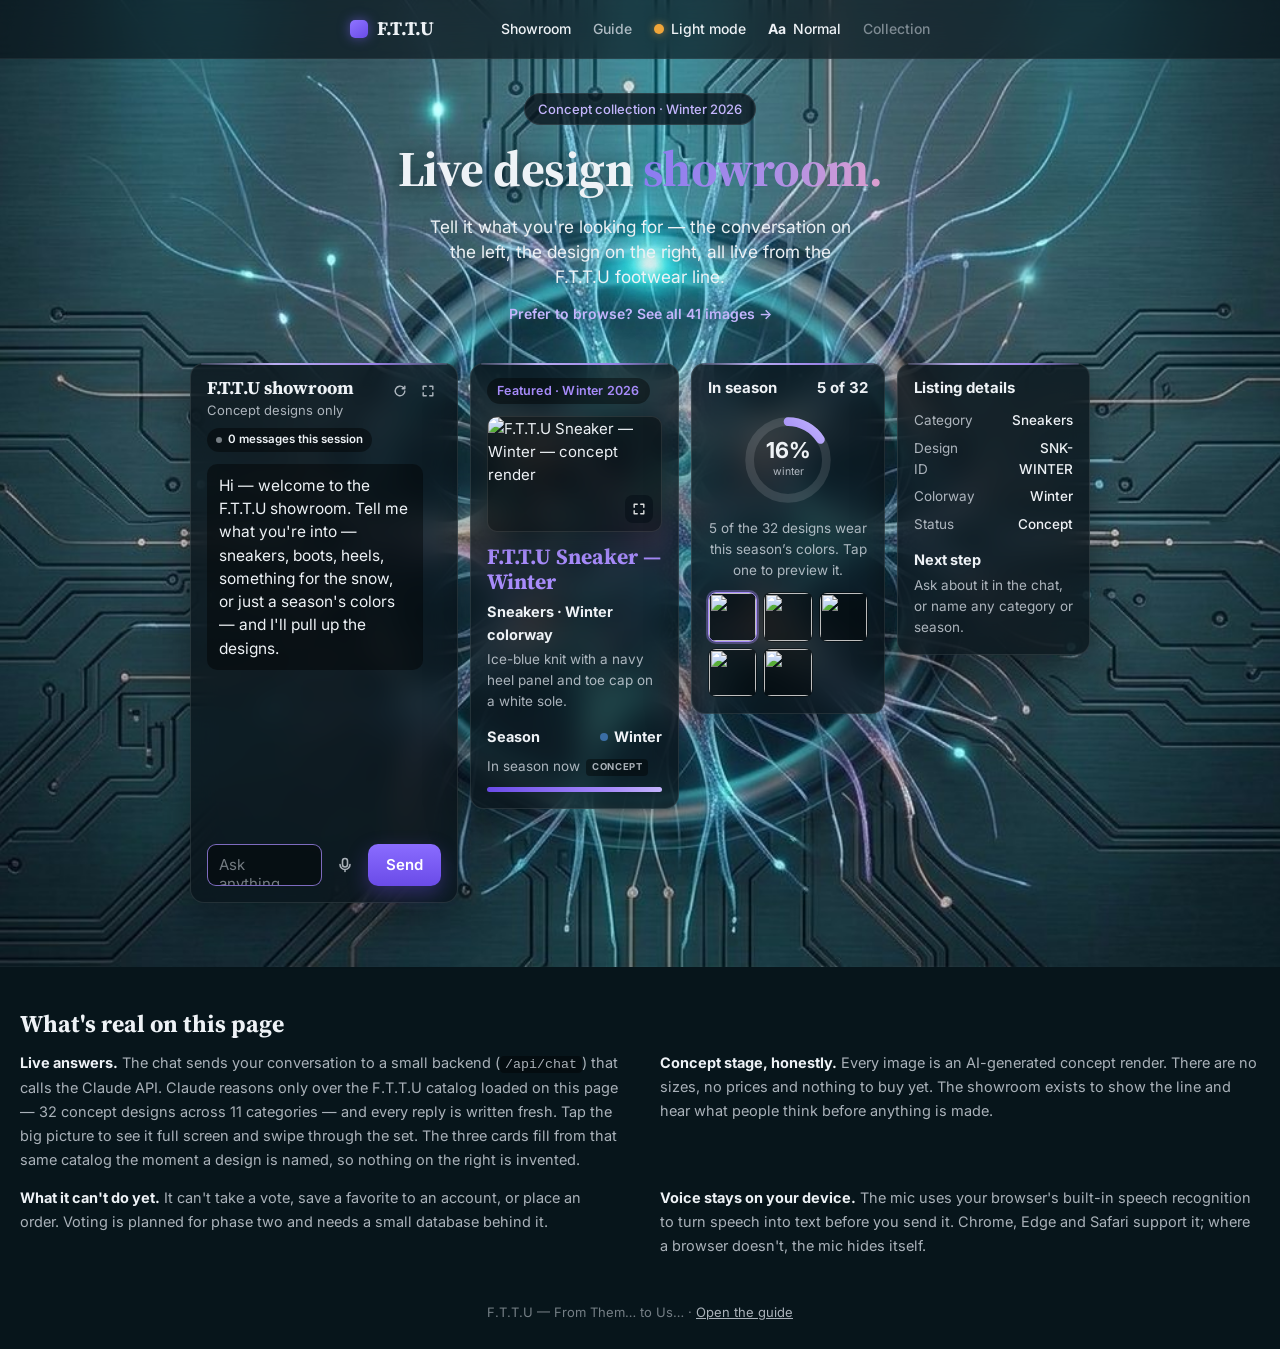
==== index.html @ 917a5d87 "Initial commit" ====
<!DOCTYPE html>
<html lang="en" data-theme="dark" data-default-theme="dark">
<head>
<meta charset="UTF-8">
<meta name="viewport" content="width=device-width, initial-scale=1, viewport-fit=cover">
<title>F.T.T.U Footwear — Live Design Showroom</title>
<meta name="description" content="Tell the F.T.T.U showroom what you're looking for and it pulls up the matching concept designs — sneakers, boots, sandals, heels and more, in every seasonal colorway.">
<link rel="preconnect" href="https://fonts.googleapis.com">
<link rel="preconnect" href="https://fonts.gstatic.com" crossorigin>
<link rel="preconnect" href="https://mlgmigguhljsiopctkkj.supabase.co" crossorigin>
<link href="https://fonts.googleapis.com/css2?family=Source+Serif+4:opsz,wght@8..60,600;8..60,700&family=Inter:wght@400;500;600;700&display=swap" rel="stylesheet">
<link rel="stylesheet" href="css/engine.css">
<link rel="stylesheet" href="css/lightbox.css">
<script>try{var t=localStorage.getItem('fttu-theme');if(t==='light'||t==='dark')document.documentElement.setAttribute('data-theme',t);}catch(e){}</script>
</head>
<body>

<div class="stage">
  <header class="topbar">
    <nav class="nav" aria-label="Main">
      <a class="brand" href="index.html"><span class="brand-mark" aria-hidden="true"></span>F.T.T.U</a>
      <div class="nav-links">
        <a href="index.html" aria-current="page">Showroom</a>
        <a href="guide.html">Guide</a>
        <button class="pill-btn js-theme" type="button"><span class="sun" aria-hidden="true"></span><span class="js-theme-label">Light mode</span></button>
        <button class="pill-btn js-size" type="button" aria-label="Text size: Normal"><span class="aa">Aa</span> <span class="js-size-label">Normal</span></button>
        <a class="dim" href="guide.html#collection">Collection</a>
      </div>
      <button class="burger" id="burger" type="button" aria-label="Open menu" aria-expanded="false" aria-controls="menu"><span></span></button>
    </nav>
    <div class="menu" id="menu">
      <a href="index.html" aria-current="page">Showroom</a>
      <a href="guide.html">Guide</a>
      <a href="guide.html#collection">Full collection</a>
      <div class="menu-controls">
        <button class="pill-btn js-theme" type="button"><span class="sun" aria-hidden="true"></span><span class="js-theme-label">Light mode</span></button>
        <button class="pill-btn js-size" type="button" aria-label="Text size: Normal"><span class="aa">Aa</span> <span class="js-size-label">Normal</span></button>
      </div>
    </div>
  </header>

  <section class="hero">
    <span class="hero-tag" id="heroTag">Concept collection</span>
    <h1>Live design <span class="grad">showroom.</span></h1>
    <p>Tell it what you're looking for — the conversation on the left, the design on the right, all live from the F.T.T.U footwear line.</p>
    <a class="hero-link" href="guide.html#lookbook">Prefer to browse? See all 41 images &rarr;</a>
  </section>

  <section class="board" aria-label="Showroom">
    <div class="card chat" id="chat">
      <div class="chat-head">
        <h2>F.T.T.U showroom</h2>
        <p class="sub">Concept designs only</p>
        <span class="count-chip" id="countChip"><span class="dot"></span><span id="countLabel">0 messages this session</span></span>
        <div class="head-icons">
          <button class="icon" id="resetBtn" type="button" title="Start over" aria-label="Start over">
            <svg viewBox="0 0 16 16" fill="none" stroke="currentColor" stroke-width="1.6" stroke-linecap="round" stroke-linejoin="round"><path d="M13.5 8a5.5 5.5 0 1 1-1.6-3.9"/><path d="M13.5 2.5v3h-3"/></svg>
          </button>
          <button class="icon" id="expandBtn" type="button" title="Expand chat" aria-label="Expand chat" aria-pressed="false">
            <svg class="ico-expand" viewBox="0 0 16 16" fill="none" stroke="currentColor" stroke-width="1.6" stroke-linecap="round" stroke-linejoin="round"><path d="M2.5 6V2.5H6M10 2.5h3.5V6M13.5 10v3.5H10M6 13.5H2.5V10"/></svg>
            <svg class="ico-collapse" viewBox="0 0 16 16" fill="none" stroke="currentColor" stroke-width="1.6" stroke-linecap="round" stroke-linejoin="round"><path d="M6 2.5V6H2.5M13.5 6H10V2.5M10 13.5V10h3.5M2.5 10H6v3.5"/></svg>
          </button>
        </div>
      </div>
      <div class="messages" id="messages" aria-live="polite"></div>
      <div class="composer">
        <label for="chatInput" style="position:absolute;width:1px;height:1px;overflow:hidden;clip:rect(0 0 0 0);">Your message</label>
        <textarea id="chatInput" rows="1" placeholder="Ask anything…"></textarea>
        <button class="mic" id="micBtn" type="button" title="Speak instead" aria-label="Speak instead">
          <svg viewBox="0 0 16 16" fill="none" stroke="currentColor" stroke-width="1.6" stroke-linecap="round"><rect x="5.5" y="1.5" width="5" height="8.5" rx="2.5"/><path d="M3 7.5a5 5 0 0 0 10 0M8 12.5v2"/></svg>
        </button>
        <button class="send" id="sendBtn" type="button">Send</button>
      </div>
      <p class="voice-note" id="voiceNote" hidden></p>
    </div>

    <div class="card result" id="matchCard">
      <span class="match-tag" id="matchTag">Featured</span>
      <div class="shot zoomable" id="matchShot" role="button" tabindex="0" aria-label="View this design full screen"><img id="matchImg" alt="" width="1264" height="848" decoding="async"></div>
      <div class="match-name" id="matchName">—</div>
      <div class="block-title" id="matchWhere">—</div>
      <p class="block-text" id="matchNotes"></p>
      <div class="divider">
        <div class="card-row"><span class="block-title">Season</span><span class="block-title" id="detailValue">—</span></div>
        <div class="line-item"><span id="detailLine"></span></div>
        <div class="gauge"></div>
      </div>
    </div>

    <div class="card result">
      <div class="card-row"><h3 class="mini-h" id="shortTitle">In season</h3><h3 class="mini-h" id="shortValue">—</h3></div>
      <div class="donut-wrap">
        <div class="donut" role="img" id="donut" aria-label="">
          <svg viewBox="0 0 100 100" aria-hidden="true">
            <defs><linearGradient id="arcGrad" x1="0" y1="0" x2="1" y2="1"><stop offset="0" stop-color="#6a4be8"/><stop offset="1" stop-color="#c4b5fd"/></linearGradient></defs>
            <circle class="track" cx="50" cy="50" r="40" fill="none" stroke-width="9"/>
            <circle class="arc" id="arc" cx="50" cy="50" r="40" fill="none" stroke="url(#arcGrad)" stroke-width="9" stroke-linecap="round" stroke-dasharray="251.33" stroke-dashoffset="251.33"/>
          </svg>
          <div class="center"><span class="pct" id="pct">0%</span><span class="lbl" id="pctLabel"></span></div>
        </div>
      </div>
      <p class="center-text" id="shortText"></p>
      <div class="thumbs" id="thumbs" role="group" aria-label="Designs in this shortlist"></div>
    </div>

    <div class="card result">
      <h3 class="mini-h">Listing details</h3>
      <ul class="terms">
        <li><span>Category</span><span id="tCategory">—</span></li>
        <li><span>Design ID</span><span id="tId">—</span></li>
        <li><span>Colorway</span><span id="tColorway">—</span></li>
        <li><span>Status</span><span>Concept</span></li>
      </ul>
      <div class="next">
        <div class="block-title">Next step</div>
        <p class="block-text" id="nextText"></p>
      </div>
    </div>
  </section>
</div>

<section class="notes" aria-labelledby="notesTitle">
  <div class="notes-inner">
    <h2 id="notesTitle">What's real on this page</h2>
    <p><strong>Live answers.</strong> The chat sends your conversation to a small backend (<code>/api/chat</code>) that calls the Claude API. Claude reasons only over the F.T.T.U catalog loaded on this page — 32 concept designs across 11 categories — and every reply is written fresh. Tap the big picture to see it full screen and swipe through the set. The three cards fill from that same catalog the moment a design is named, so nothing on the right is invented.</p>
    <p><strong>Concept stage, honestly.</strong> Every image is an AI-generated concept render. There are no sizes, no prices and nothing to buy yet. The showroom exists to show the line and hear what people think before anything is made.</p>
    <p><strong>What it can't do yet.</strong> It can't take a vote, save a favorite to an account, or place an order. Voting is planned for phase two and needs a small database behind it.</p>
    <p><strong>Voice stays on your device.</strong> The mic uses your browser's built-in speech recognition to turn speech into text before you send it. Chrome, Edge and Safari support it; where a browser doesn't, the mic hides itself.</p>
  </div>
</section>

<footer>F.T.T.U — From Them… to Us… · <a href="guide.html">Open the guide</a></footer>

<script>
/* Page controls — theme toggle, text size, phone menu.
   Inline on purpose: they keep working even if a page is opened on its own. */
(function(){
  var root=document.documentElement, KEY='fttu-theme', def=root.getAttribute('data-default-theme')||'light';
  function saved(){ try{ return localStorage.getItem(KEY); }catch(e){ return null; } }
  function apply(t){
    root.setAttribute('data-theme',t);
    var labels=document.querySelectorAll('.js-theme-label');
    for(var i=0;i<labels.length;i++) labels[i].textContent = t==='dark' ? 'Light mode' : 'Dark mode';
    var b=document.querySelectorAll('.js-theme');
    for(var j=0;j<b.length;j++) b[j].setAttribute('aria-pressed', String(t==='dark'));
  }
  var s=saved(); apply(s==='light'||s==='dark' ? s : def);
  document.addEventListener('click',function(e){
    var t=e.target.closest && e.target.closest('.js-theme');
    if(t){ var next=root.getAttribute('data-theme')==='dark'?'light':'dark'; apply(next); try{ localStorage.setItem(KEY,next); }catch(err){} return; }
    var z=e.target.closest && e.target.closest('.js-size');
    if(z){
      var steps=[['','Normal'],['fs-lg','Large'],['fs-xl','Larger'],['fs-sm','Small']];
      var cur=root.getAttribute('data-size-step')|0, n=(cur+1)%steps.length;
      root.classList.remove('fs-sm','fs-lg','fs-xl'); if(steps[n][0]) root.classList.add(steps[n][0]);
      root.setAttribute('data-size-step',n);
      var l=document.querySelectorAll('.js-size-label'); for(var k=0;k<l.length;k++) l[k].textContent=steps[n][1];
      var zb=document.querySelectorAll('.js-size'); for(var m=0;m<zb.length;m++) zb[m].setAttribute('aria-label','Text size: '+steps[n][1]);
      return;
    }
    var bg=e.target.closest && e.target.closest('#burger'), menu=document.getElementById('menu');
    if(bg && menu){ var o=!menu.classList.contains('open'); menu.classList.toggle('open',o); bg.setAttribute('aria-expanded',String(o)); bg.setAttribute('aria-label',o?'Close menu':'Open menu'); return; }
    if(menu && menu.classList.contains('open') && e.target.closest && e.target.closest('#menu a')){ menu.classList.remove('open'); var bb=document.getElementById('burger'); if(bb) bb.setAttribute('aria-expanded','false'); }
  });
})();
</script>
<script>
/* If the page was opened by itself (for example straight out of the zip), say so plainly instead of showing empty boxes. */
window.addEventListener('load',function(){
  if(window.FTTU) return;
  var n=document.createElement('div'); n.setAttribute('role','alert');
  n.style.cssText='position:relative;z-index:100;margin:0;padding:14px 18px;background:#fff4d6;color:#3a2a00;border-bottom:2px solid #e0a51d;font:15px/1.5 system-ui,-apple-system,Segoe UI,Roboto,Arial,sans-serif;text-align:center;';
  n.innerHTML='<strong>This page opened without the rest of its folder.</strong> Right-click the zip, choose <em>Extract All</em>, then open <em>index.html</em> from inside the extracted <em>fttu-footwear</em> folder. The pictures, carousel and showroom all load from the files next to it.';
  document.body.insertBefore(n,document.body.firstChild);
});
</script>
<script src="js/catalog.js"></script>
<script src="js/lightbox.js"></script>
<script src="js/engine.js"></script>
</body>
</html>
---- css/engine.css ----
:root{
    --violet:#7c5cf5; --violet-deep:#6a4be8; --lav:#a78bfa; --lav-soft:#c4b5fd; --lilac:#dea0cf;
    --warm-dot:#f0a53a;
    --fs:1;
    --serif:'Source Serif 4', Georgia, 'Times New Roman', serif;
    --sans:'Inter', system-ui, -apple-system, 'Segoe UI', Roboto, Arial, sans-serif;

    /* dark (default, matches the reference) */
    --page:#07151b;
    --text:#eef2f6; --text-soft:rgba(226,232,240,0.74); --text-dim:rgba(226,232,240,0.5);
    --bar:rgba(6,16,21,0.62); --bar-line:rgba(255,255,255,0.06);
    --card:rgba(9,19,26,0.76); --card-solid:#0b1a21; --card-line:rgba(255,255,255,0.10);
    --well:rgba(0,0,0,0.42); --chip:rgba(10,20,27,0.78);
    --value:var(--lav); --scrim:transparent;
    --hero-shadow:0 2px 18px rgba(0,0,0,0.55);
  }
  html[data-theme="light"]{
    --page:#eef5f7;
    --text:#0e1d24; --text-soft:rgba(14,29,36,0.72); --text-dim:rgba(14,29,36,0.5);
    --bar:rgba(247,251,252,0.78); --bar-line:rgba(14,29,36,0.08);
    --card:rgba(255,255,255,0.84); --card-solid:#ffffff; --card-line:rgba(14,29,36,0.10);
    --well:rgba(14,29,36,0.06); --chip:rgba(255,255,255,0.86);
    --value:#6a4be8; --scrim:rgba(236,245,248,0.62);
    --hero-shadow:0 1px 12px rgba(255,255,255,0.6);
  }
  html.fs-sm{--fs:0.9;} html.fs-lg{--fs:1.12;} html.fs-xl{--fs:1.25;}

  *,*::before,*::after{box-sizing:border-box;}
  html{-webkit-text-size-adjust:100%; scroll-padding-top:env(safe-area-inset-top,0px);}
  body{
    margin:0; background:var(--page); color:var(--text); font-family:var(--sans);
    font-size:calc(15px * var(--fs)); line-height:1.55; overflow-x:hidden;
  }
  h1,h2,h3{font-family:var(--serif); font-weight:700; margin:0; line-height:1.1;}
  p{margin:0;}
  a{color:inherit;}
  button{font:inherit; color:inherit;}
  :focus-visible{outline:2px solid var(--lav); outline-offset:2px; border-radius:6px;}

  /* ───────── stage: the real background image, full bleed ───────── */
  .stage{
    position:relative; min-height:100vh; min-height:100svh;
    background-color:#0c2a31;
    background-image:url('../assets/engine-bg.jpg'); background-size:cover; background-position:center 38%; background-repeat:no-repeat;
    padding-bottom:64px;
  }
  .stage::before{content:""; position:absolute; inset:0; background:var(--scrim); pointer-events:none; transition:background .3s ease;}
  .stage > *{position:relative;}

  /* ───────── top bar ───────── */
  .topbar{
    position:sticky; top:0; z-index:40;
    background:var(--bar); border-bottom:1px solid var(--bar-line);
    padding-top:env(safe-area-inset-top,0px);
  }
  @supports ((-webkit-backdrop-filter:blur(1px)) or (backdrop-filter:blur(1px))){
    .topbar{-webkit-backdrop-filter:blur(12px); backdrop-filter:blur(12px);}
  }
  .nav{
    display:flex; align-items:center; justify-content:space-between; gap:12px;
    padding:12px 16px; width:100%; max-width:640px; margin:0 auto;
  }
  .brand{display:inline-flex; align-items:center; gap:9px; text-decoration:none; font-family:var(--serif); font-weight:700; font-size:calc(19px * var(--fs)); letter-spacing:0.2px; white-space:nowrap;}
  .brand-mark{width:18px; height:18px; border-radius:5px; background:linear-gradient(145deg,#8f74ff,var(--violet-deep)); box-shadow:0 0 12px rgba(124,92,245,0.55); flex-shrink:0;}
  .nav-links{display:none; align-items:center; gap:22px; font-size:calc(14px * var(--fs)); font-weight:500;}
  .nav-links a{text-decoration:none; color:var(--text-soft);}
  .nav-links a:hover{color:var(--text);}
  .nav-links a[aria-current="page"]{color:var(--text);}
  .nav-links .dim{color:var(--text-dim);}
  .pill-btn{
    display:inline-flex; align-items:center; gap:7px; background:none; border:0; padding:4px 0; cursor:pointer;
    font-weight:500; font-size:calc(14px * var(--fs)); color:var(--text); white-space:nowrap;
  }
  .pill-btn .sun{width:10px; height:10px; border-radius:50%; background:var(--warm-dot); box-shadow:0 0 8px rgba(240,165,58,0.6);}
  html[data-theme="light"] .pill-btn .sun{background:#233845; box-shadow:none;}
  .pill-btn .aa{font-weight:700;}
  .burger{
    width:40px; height:40px; border-radius:10px; border:1px solid var(--card-line); background:var(--chip);
    display:inline-flex; align-items:center; justify-content:center; cursor:pointer;
  }
  .burger span,.burger span::before,.burger span::after{display:block; width:16px; height:2px; background:var(--text); border-radius:2px; position:relative; transition:transform .2s ease, background .2s ease;}
  .burger span::before,.burger span::after{content:""; position:absolute; left:0;}
  .burger span::before{top:-5px;} .burger span::after{top:5px;}
  .burger[aria-expanded="true"] span{background:transparent;}
  .burger[aria-expanded="true"] span::before{transform:translateY(5px) rotate(45deg);}
  .burger[aria-expanded="true"] span::after{transform:translateY(-5px) rotate(-45deg);}
  .menu{display:none; flex-direction:column; align-items:center; gap:4px; padding:4px 16px 16px; font-size:calc(15px * var(--fs));}
  .menu.open{display:flex;}
  .menu a{text-decoration:none; padding:9px 12px; color:var(--text-soft);}
  .menu a[aria-current="page"]{color:var(--text); font-weight:600;}
  .menu .menu-controls{display:flex; gap:22px; padding-top:8px; margin-top:4px; border-top:1px solid var(--card-line); width:100%; max-width:320px; justify-content:center;}
  @media (min-width:760px){
    .nav{max-width:620px; padding:14px 20px;}
    .nav-links{display:flex;}
    .burger,.menu,.menu.open{display:none;}
  }

  /* ───────── hero ───────── */
  .hero{text-align:center; padding:34px 20px 26px;}
  .hero-tag{
    display:inline-block; padding:5px 13px; border-radius:999px; margin-bottom:16px;
    background:var(--chip); border:1px solid var(--card-line); color:var(--lav-soft);
    font-size:calc(13px * var(--fs)); font-weight:500;
  }
  html[data-theme="light"] .hero-tag{color:var(--violet-deep);}
  .hero h1{
    font-size:calc(clamp(34px, 5.4vw, 50px) * var(--fs)); letter-spacing:-0.5px; color:var(--text);
    text-shadow:var(--hero-shadow);
  }
  .hero h1 .grad{
    color:var(--lav);
    background:linear-gradient(95deg,#8a7bf2 0%,#ad8fe6 55%,var(--lilac) 100%);
    -webkit-background-clip:text; background-clip:text; -webkit-text-fill-color:transparent;
    text-shadow:none;
  }
  .hero p{
    max-width:25em; margin:18px auto 0; font-size:calc(clamp(16px,1.35vw,18px) * var(--fs)); line-height:1.45; color:var(--text);
    text-shadow:var(--hero-shadow);
  }

  /* ───────── board: chat + three live cards ───────── */
  .board{
    display:grid; grid-template-columns:minmax(0,1fr); gap:14px; align-items:start;
    width:calc(100% - 24px); margin:12px auto 0;
  }
  @media (min-width:700px){
    .board{grid-template-columns:repeat(3, minmax(0,1fr)); width:calc(100% - 48px);}
    .chat{grid-column:1 / -1;}
  }
  @media (min-width:1100px){
    .board{grid-template-columns:1.36fr 1.06fr 0.98fr 0.98fr; width:clamp(900px, 66vw, 1340px); gap:12px;}
    .chat{grid-column:auto;}
  }
  .card{
    position:relative; background:var(--card-solid); border:1px solid var(--card-line); border-radius:14px;
    box-shadow:0 18px 44px rgba(0,0,0,0.34); padding:14px 16px 16px; min-width:0;
  }
  @supports ((-webkit-backdrop-filter:blur(1px)) or (backdrop-filter:blur(1px))){
    .card{background:var(--card); -webkit-backdrop-filter:blur(14px); backdrop-filter:blur(14px);}
  }
  .card::before{
    content:""; position:absolute; left:10px; right:10px; top:-1px; height:2px; border-radius:2px;
    background:linear-gradient(90deg, rgba(196,181,253,0.2), rgba(196,181,253,0.95) 30%, rgba(167,139,250,0.9) 70%, rgba(196,181,253,0.2));
  }
  .card h2{font-size:calc(18px * var(--fs)); letter-spacing:0.1px;}
  .mini-h{font-family:var(--sans); font-weight:700; font-size:calc(15px * var(--fs)); line-height:1.3;}
  .card-row{display:flex; justify-content:space-between; align-items:baseline; gap:12px;}
  .soft{color:var(--text-soft);}

  /* chat */
  .chat{display:flex; flex-direction:column;}
  .chat-head{position:relative; text-align:center; padding:0 58px;}
  @media (min-width:700px){ .chat-head{text-align:left; padding:0 60px 0 0;} }
  .chat-head .sub{font-size:calc(13px * var(--fs)); color:var(--text-soft); margin-top:2px;}
  .head-icons{position:absolute; top:0; right:0; display:flex; gap:2px;}
  .icon{width:26px; height:26px; border:0; background:none; border-radius:6px; color:var(--text-soft); cursor:pointer; display:inline-flex; align-items:center; justify-content:center;}
  .icon:hover{color:var(--text); background:var(--well);}
  .icon svg{width:14px; height:14px;}
  .count-chip{
    display:inline-flex; align-items:center; gap:6px; margin-top:8px; padding:3px 9px; border-radius:999px;
    background:var(--well); font-size:calc(11.5px * var(--fs)); font-weight:600; color:var(--text);
  }
  .count-chip .dot{width:6px; height:6px; border-radius:50%; background:var(--text-dim);}
  .count-chip.live .dot{background:#5ee0b0; box-shadow:0 0 6px #5ee0b0;}
  .count-chip.error .dot{background:#ff8a7a;}
  .messages{
    display:flex; flex-direction:column; gap:10px; margin:10px -4px 0; padding:2px 8px 2px 4px;
    height:340px; max-height:56vh; overflow-y:auto; overscroll-behavior:contain; scroll-behavior:smooth;
    scrollbar-width:thin; scrollbar-color:rgba(226,232,240,0.55) transparent;
  }
  @media (min-width:1100px){ .messages{height:clamp(220px, calc(100vh - 530px), 420px); max-height:none;} }
  .messages::-webkit-scrollbar{width:6px;}
  .messages::-webkit-scrollbar-thumb{background:rgba(226,232,240,0.55); border-radius:6px;}
  html[data-theme="light"] .messages{scrollbar-color:rgba(14,29,36,0.35) transparent;}
  .msg{max-width:94%; padding:10px 12px; border-radius:10px; font-size:calc(15.5px * var(--fs)); line-height:1.5; white-space:pre-wrap; overflow-wrap:anywhere; text-align:left;}
  .msg.assistant{align-self:flex-start; background:var(--well);}
  .msg.user{align-self:flex-end; background:var(--violet); color:#fff;}
  .msg a{color:var(--lav-soft); font-weight:600; text-underline-offset:2px;}
  html[data-theme="light"] .msg.assistant a{color:var(--violet-deep);}
  .msg.error{background:rgba(255,122,104,0.12); border:1px solid rgba(255,122,104,0.4);}
  .msg.thinking{display:flex; align-items:center; gap:9px; color:var(--text-soft);}
  .spin{width:13px; height:13px; border-radius:50%; border:2px solid var(--card-line); border-top-color:var(--lav); animation:spin .8s linear infinite; flex-shrink:0;}
  @keyframes spin{to{transform:rotate(360deg);}}
  .composer{display:flex; align-items:center; gap:8px; margin-top:12px;}
  .composer textarea{
    flex:1; min-width:0; resize:none; height:42px; max-height:110px; padding:10px 11px;
    border:1.5px solid rgba(167,139,250,0.75); border-radius:9px; background:var(--well); color:var(--text);
    font-family:var(--sans); font-size:16px; line-height:1.3; outline:none;
  }
  @media (min-width:1100px){ .composer{gap:6px;} .composer textarea{font-size:calc(15px * var(--fs));} .mic{width:30px;} }
  .composer textarea::placeholder{color:var(--text-dim);}
  .composer textarea:focus{border-color:var(--lav-soft); box-shadow:0 0 0 3px rgba(167,139,250,0.22);}
  .mic{width:34px; height:42px; border:0; background:none; color:var(--text-soft); cursor:pointer; border-radius:8px; display:inline-flex; align-items:center; justify-content:center; flex-shrink:0;}
  .mic:hover{color:var(--text);}
  .mic svg{width:16px; height:16px;}
  .mic.on{color:#ff8a7a; animation:pulse 1.3s ease-in-out infinite;}
  @keyframes pulse{50%{opacity:.45;}}
  .send{
    height:42px; padding:0 18px; border:0; border-radius:10px; cursor:pointer; flex-shrink:0;
    background:linear-gradient(180deg,#8a6cff,var(--violet-deep)); color:#fff; font-weight:600; font-size:calc(15px * var(--fs));
    box-shadow:0 8px 20px rgba(106,75,232,0.35);
  }
  .send:disabled{opacity:.55; cursor:not-allowed;}
  .voice-note{font-size:calc(12px * var(--fs)); color:var(--text-soft); margin-top:8px; text-align:center;}
  .voice-note[hidden]{display:none;}

  /* expanded chat */
  .chat.expanded{
    position:fixed; z-index:60; inset:0; border-radius:0; grid-column:auto;
    padding:calc(16px + env(safe-area-inset-top,0px)) 16px calc(16px + env(safe-area-inset-bottom,0px));
    background:var(--card-solid);
  }
  .chat.expanded .messages{height:auto; max-height:none; flex:1;}
  .chat.expanded .messages,.chat.expanded .composer,.chat.expanded .chat-head{width:100%; max-width:820px; margin-left:auto; margin-right:auto;}
  body.chat-open{overflow:hidden;}
  .ico-collapse{display:none;} .chat.expanded .ico-collapse{display:block;} .chat.expanded .ico-expand{display:none;}

  /* result cards */
  .match-tag{
    display:inline-block; padding:3px 10px; border-radius:999px; background:var(--well);
    color:var(--value); font-size:calc(12.5px * var(--fs)); font-weight:600; letter-spacing:0.2px;
  }
  .match-name{
    font-family:var(--serif); font-weight:700; color:var(--value);
    font-size:calc(clamp(24px,2.1vw,30px) * var(--fs)); line-height:1.12; margin:12px 0 12px; overflow-wrap:anywhere;
  }
  .match-name.empty{color:var(--text-dim);}
  .block-title{font-weight:700; font-size:calc(14.5px * var(--fs));}
  .block-text{font-size:calc(13.5px * var(--fs)); color:var(--text-soft); margin-top:3px;}
  .line-item{display:flex; justify-content:space-between; gap:10px; margin-top:8px; font-size:calc(13.5px * var(--fs)); color:var(--text-soft);}
  .line-item .val{color:var(--text); white-space:nowrap;}
  .tiny-tag{display:inline-block; margin-left:6px; font-size:calc(9.5px * var(--fs)); font-weight:700; letter-spacing:0.6px; color:var(--text-soft); background:var(--well); padding:1px 6px; border-radius:4px; vertical-align:1px;}
  .gauge{height:5px; border-radius:5px; margin-top:10px; background:linear-gradient(90deg,var(--violet-deep),var(--lav) 70%,var(--lav-soft));}
  .gauge.off{background:var(--well);}
  .divider{margin-top:14px;}

  .donut-wrap{display:flex; justify-content:center; margin:14px 0 10px;}
  .donut{width:96px; height:96px; position:relative;}
  .donut svg{width:100%; height:100%; transform:rotate(-90deg);}
  .donut .track{stroke:rgba(255,255,255,0.12);}
  html[data-theme="light"] .donut .track{stroke:rgba(14,29,36,0.1);}
  .donut .arc{transition:stroke-dashoffset .6s ease;}
  .donut .center{position:absolute; inset:0; display:flex; flex-direction:column; align-items:center; justify-content:center;}
  .donut .pct{font-weight:700; font-size:calc(22px * var(--fs)); line-height:1;}
  .donut .lbl{font-size:calc(10.5px * var(--fs)); color:var(--text-soft); margin-top:3px;}
  .center-text{text-align:center; font-size:calc(13.5px * var(--fs)); color:var(--text-soft);}

  .terms{list-style:none; margin:12px 0 0; padding:0; display:flex; flex-direction:column; gap:7px; font-size:calc(13.5px * var(--fs));}
  .terms li{display:flex; justify-content:space-between; gap:12px;}
  .terms li span:last-child{text-align:right; color:var(--text); font-weight:500;}
  .terms li span:first-child{color:var(--text-soft);}
  .next{margin-top:14px;}
  .next a{color:var(--value); font-weight:600; font-size:calc(13.5px * var(--fs)); text-underline-offset:3px; overflow-wrap:anywhere;}

  /* mobile: center the card heads & copy; row lists stay left/right */
  @media (max-width:699px){
    .result{text-align:center;}
    .result .card-row{justify-content:center; gap:10px;}
    .result .line-item{justify-content:center; text-align:center;}
    .result .terms li{text-align:left;}
  }

  /* ───────── notes below the stage ───────── */
  .notes{background:var(--page); padding:44px 20px 20px;}
  .notes-inner{width:100%; max-width:1340px; margin:0 auto; display:grid; grid-template-columns:minmax(0,1fr); gap:14px 40px;}
  @media (min-width:900px){ .notes-inner{grid-template-columns:repeat(2,minmax(0,1fr));} }
  .notes h2{font-size:calc(24px * var(--fs)); grid-column:1 / -1; text-align:center;}
  @media (min-width:700px){ .notes h2{text-align:left;} }
  .notes p{font-size:calc(14.5px * var(--fs)); color:var(--text-soft); line-height:1.65; text-align:center;}
  @media (min-width:700px){ .notes p{text-align:left;} }
  .notes strong{color:var(--text);}
  .notes code{font-size:0.92em; padding:1px 5px; border-radius:4px; background:var(--well);}
  footer{background:var(--page); text-align:center; padding:24px 20px calc(28px + env(safe-area-inset-bottom,0px)); font-size:calc(13px * var(--fs)); color:var(--text-dim);}
  footer a{color:var(--text-soft);}

  @media (prefers-reduced-motion:reduce){ *{animation:none !important; transition:none !important; scroll-behavior:auto !important;} }

  /* ───────── footwear additions (images) ───────── */
  .hero-link{display:inline-block; margin-top:14px; font-size:calc(14px * var(--fs)); font-weight:600; color:var(--lav-soft); text-decoration:none; text-shadow:var(--hero-shadow);}
  .hero-link:hover{text-decoration:underline; text-underline-offset:3px;}
  html[data-theme="light"] .hero-link{color:var(--violet-deep);}
  .shot{position:relative; width:100%; aspect-ratio:3 / 2; border-radius:10px; overflow:hidden; background:var(--well); border:1px solid var(--card-line); box-shadow:0 10px 24px rgba(0,0,0,0.28);}
  @supports not (aspect-ratio:1){ .shot{height:0; padding-top:66.6667%;} }
  .shot img{position:absolute; inset:0; width:100%; height:100%; object-fit:cover; display:block;}
  .shot .ph{position:absolute; inset:0; display:flex; align-items:center; justify-content:center; text-align:center; padding:12px; font-size:calc(12.5px * var(--fs)); color:var(--text-dim);}
  #matchCard .shot{margin-top:12px;}
  #matchCard .match-name{margin:12px 0 8px; font-size:calc(clamp(20px,1.7vw,25px) * var(--fs));}
  .thumbs{display:grid; grid-template-columns:repeat(auto-fill, minmax(46px, 1fr)); gap:6px; margin-top:12px;}
  .thumb{position:relative; padding:0; border:1.5px solid transparent; border-radius:8px; overflow:hidden; cursor:pointer; background:var(--well); aspect-ratio:1 / 1;}
  @supports not (aspect-ratio:1){ .thumb{height:46px;} }
  .thumb img{position:absolute; inset:0; width:100%; height:100%; object-fit:cover; display:block;}
  .thumb[aria-pressed="true"]{border-color:var(--lav); box-shadow:0 0 0 2px rgba(167,139,250,0.35);}
  .thumb:hover{border-color:var(--lav-soft);}
  .msg-thumbs{display:grid; grid-template-columns:repeat(auto-fill, minmax(92px, 1fr)); gap:8px; margin-top:10px; white-space:normal;}
  .msg-thumb{display:block; padding:0; text-align:left; background:none; border:0; cursor:pointer; color:inherit; font:inherit;}
  .msg-thumb .shot{box-shadow:none; border-radius:8px;}
  .msg-thumb span{display:block; margin-top:4px; font-size:calc(11.5px * var(--fs)); line-height:1.3; color:var(--text-soft);}
  .msg-thumb:hover .shot{border-color:var(--lav);}
  .season-dot{display:inline-block; width:8px; height:8px; border-radius:50%; margin-right:6px; vertical-align:1px;}
  @media (max-width:699px){ .thumbs{grid-template-columns:repeat(auto-fill, minmax(54px, 1fr));} }
  .shot.zoomable{cursor:zoom-in;}
  .shot.zoomable::after{content:""; position:absolute; right:8px; bottom:8px; width:28px; height:28px; border-radius:8px; background:rgba(6,16,21,0.62) url("data:image/svg+xml,%3Csvg xmlns='http://www.w3.org/2000/svg' viewBox='0 0 16 16' fill='none' stroke='white' stroke-width='1.6' stroke-linecap='round' stroke-linejoin='round'%3E%3Cpath d='M2.5 6V2.5H6M10 2.5h3.5V6M13.5 10v3.5H10M6 13.5H2.5V10'/%3E%3C/svg%3E") center / 14px no-repeat; opacity:.85; transition:opacity .2s ease;}
  .shot.zoomable:hover::after{opacity:1;}
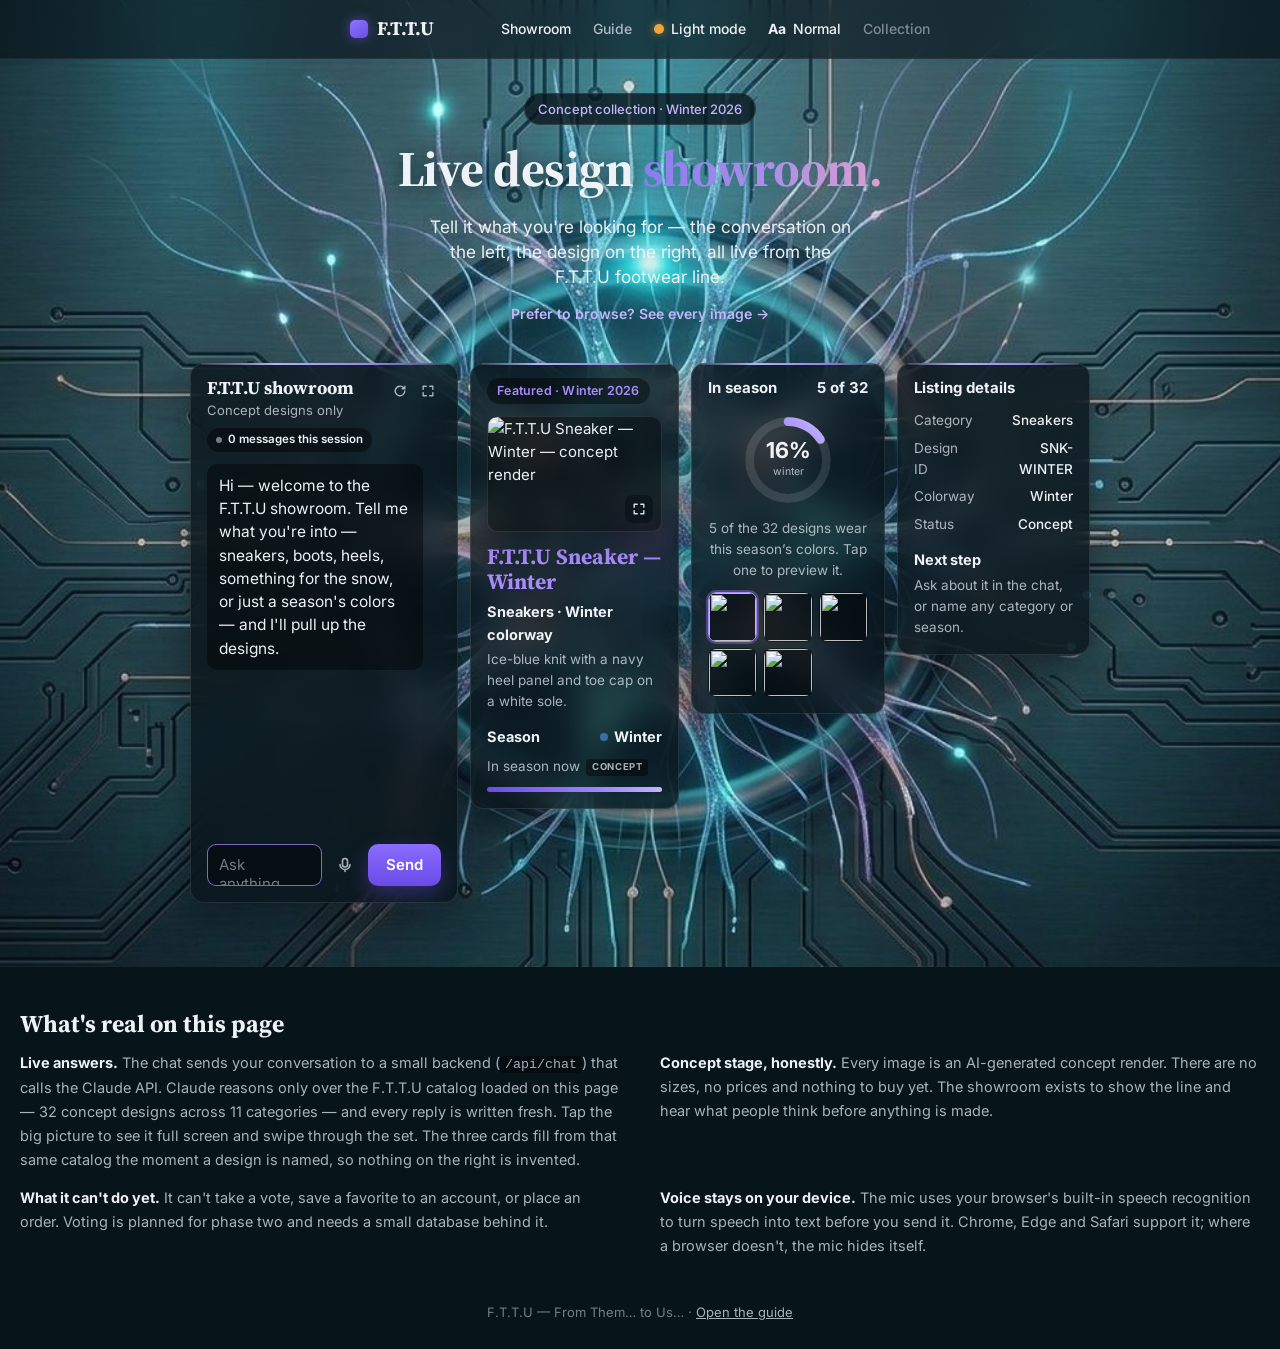
==== commit 57b04e08: "Add files via upload" ====
--- a/index.html
+++ b/index.html
@@ -43,7 +43,7 @@
     <span class="hero-tag" id="heroTag">Concept collection</span>
     <h1>Live design <span class="grad">showroom.</span></h1>
     <p>Tell it what you're looking for — the conversation on the left, the design on the right, all live from the F.T.T.U footwear line.</p>
-    <a class="hero-link" href="guide.html#lookbook">Prefer to browse? See all 41 images &rarr;</a>
+    <a class="hero-link" href="guide.html#lookbook">Prefer to browse? See every image &rarr;</a>
   </section>
 
   <section class="board" aria-label="Showroom">
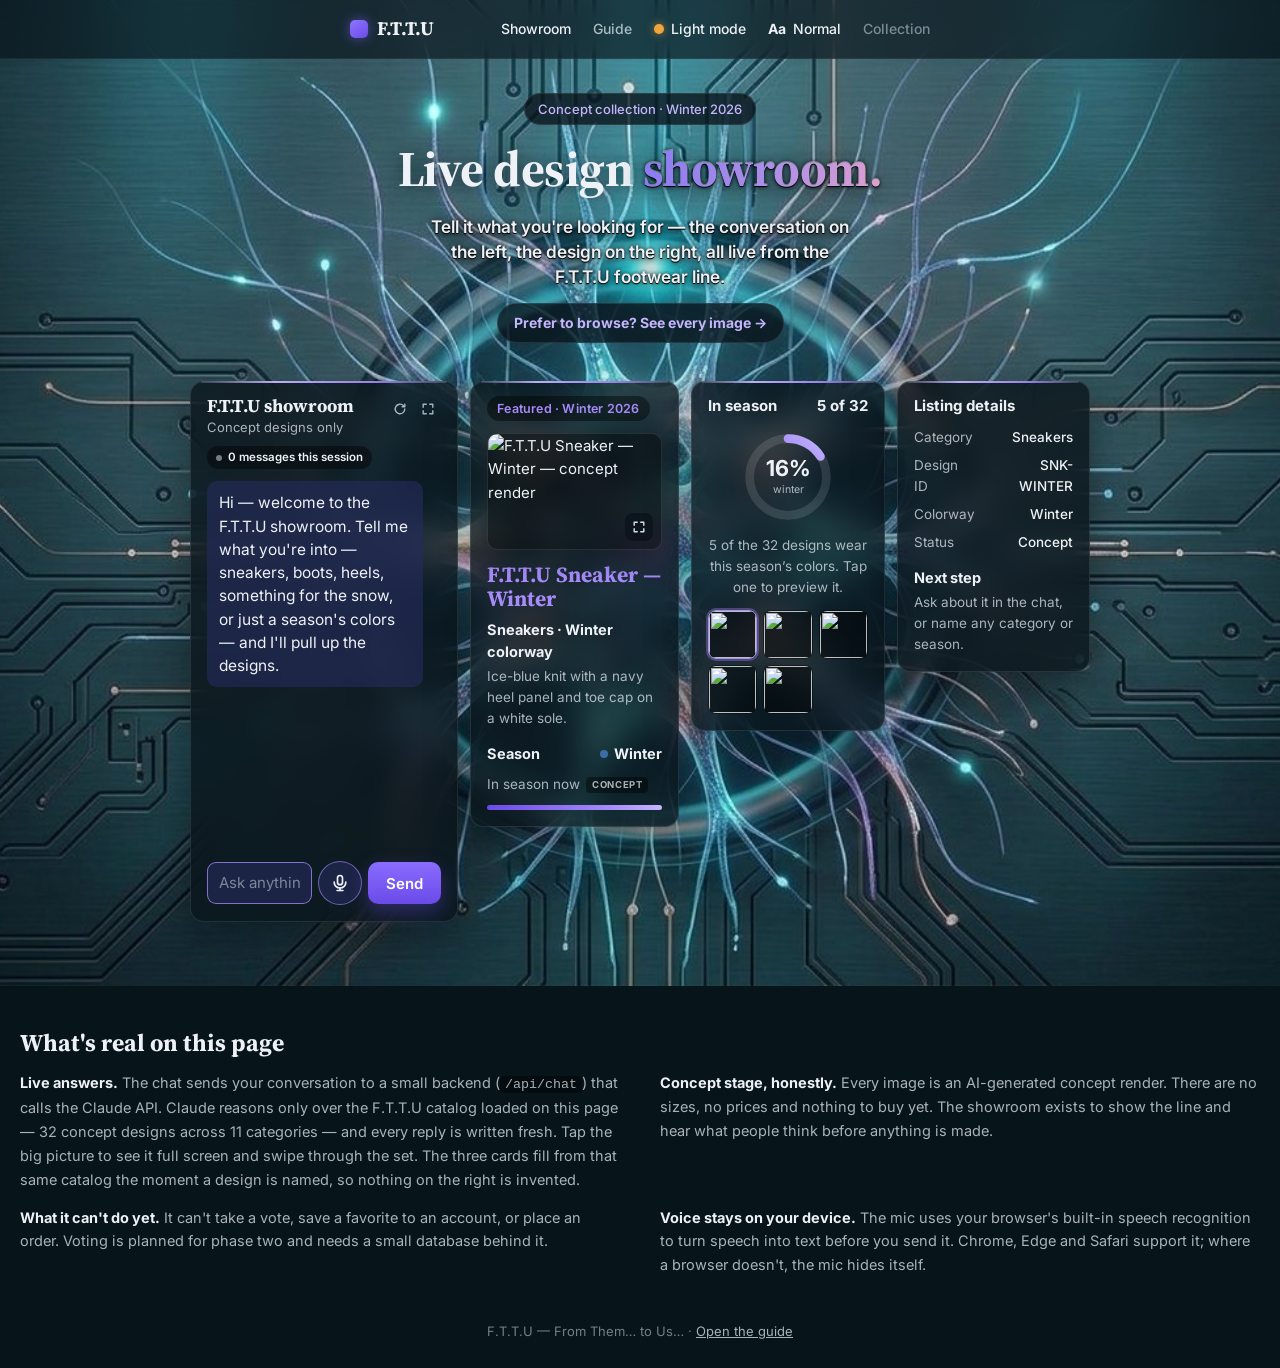
==== commit 16535cd0: "Add files via upload" ====
--- a/index.html
+++ b/index.html
@@ -66,8 +66,7 @@
       <div class="composer">
         <label for="chatInput" style="position:absolute;width:1px;height:1px;overflow:hidden;clip:rect(0 0 0 0);">Your message</label>
         <textarea id="chatInput" rows="1" placeholder="Ask anything…"></textarea>
-        <button class="mic" id="micBtn" type="button" title="Speak instead" aria-label="Speak instead">
-          <svg viewBox="0 0 16 16" fill="none" stroke="currentColor" stroke-width="1.6" stroke-linecap="round"><rect x="5.5" y="1.5" width="5" height="8.5" rx="2.5"/><path d="M3 7.5a5 5 0 0 0 10 0M8 12.5v2"/></svg>
+        <button class="mic" id="micBtn" type="button" title="Speak instead" aria-label="Speak instead"><svg viewBox="0 0 24 24" fill="none" stroke="currentColor" stroke-width="2" stroke-linecap="round" stroke-linejoin="round" aria-hidden="true"><rect x="9" y="3" width="6" height="11" rx="3"/><path d="M5 11a7 7 0 0 0 14 0"/><path d="M12 18v3"/><path d="M8.5 21h7"/></svg>
         </button>
         <button class="send" id="sendBtn" type="button">Send</button>
       </div>
--- a/css/engine.css
+++ b/css/engine.css
@@ -301,3 +301,39 @@
   .shot.zoomable{cursor:zoom-in;}
   .shot.zoomable::after{content:""; position:absolute; right:8px; bottom:8px; width:28px; height:28px; border-radius:8px; background:rgba(6,16,21,0.62) url("data:image/svg+xml,%3Csvg xmlns='http://www.w3.org/2000/svg' viewBox='0 0 16 16' fill='none' stroke='white' stroke-width='1.6' stroke-linecap='round' stroke-linejoin='round'%3E%3Cpath d='M2.5 6V2.5H6M10 2.5h3.5V6M13.5 10v3.5H10M6 13.5H2.5V10'/%3E%3C/svg%3E") center / 14px no-repeat; opacity:.85; transition:opacity .2s ease;}
   .shot.zoomable:hover::after{opacity:1;}
+  .build-link{margin-top:8px; padding:0; border:0; background:none; cursor:pointer; color:var(--value); font:inherit; font-weight:600; font-size:calc(13.5px * var(--fs)); text-decoration:underline; text-underline-offset:3px; text-align:inherit;}
+
+  /* Hero copy over the graphic: semi-bold with an emboss (a tight edge behind every letter, a faint
+     highlight, then a soft halo) so it reads on the brightest part of the image. The graphic is unchanged. */
+  :root{--hero-emboss:0 1px 0 rgba(0,0,0,0.95), 0 -1px 0 rgba(255,255,255,0.16), 0 0 3px rgba(0,0,0,0.95), 0 2px 8px rgba(0,0,0,0.85), 0 6px 26px rgba(0,0,0,0.65);}
+  html[data-theme="light"]{--hero-emboss:0 1px 0 rgba(255,255,255,0.95), 0 -1px 0 rgba(14,29,36,0.10), 0 0 3px rgba(255,255,255,0.95), 0 2px 10px rgba(255,255,255,0.85), 0 6px 26px rgba(255,255,255,0.6);}
+  .hero p{font-weight:600; text-shadow:var(--hero-emboss);}
+  .hero-link{font-weight:700; text-shadow:var(--hero-emboss);}
+
+  /* Chat box: no scrollbar until the text actually reaches the maximum height (js turns it on). */
+  .composer textarea{overflow-y:hidden;}
+  .composer textarea::placeholder{white-space:nowrap; overflow:hidden; text-overflow:ellipsis;}
+
+  /* ── Headline accent word ("showroom."): bevel it so it lifts off the graphic.
+     Gradient-filled text can't use text-shadow (it bleeds through the letters), so a stack of
+     drop-shadows outlines the painted letters instead: light top edge, dark bottom edge, halo. ── */
+  .hero h1 .grad{filter:drop-shadow(0 -1px 0 rgba(255,255,255,0.35)) drop-shadow(0 1.5px 0 rgba(0,0,0,0.9)) drop-shadow(0 0 2px rgba(0,0,0,0.85)) drop-shadow(0 4px 14px rgba(0,0,0,0.6));}
+  html[data-theme="light"] .hero h1 .grad{filter:drop-shadow(0 -1px 0 rgba(255,255,255,0.95)) drop-shadow(0 1.5px 0 rgba(14,29,36,0.45)) drop-shadow(0 0 3px rgba(255,255,255,0.9)) drop-shadow(0 4px 14px rgba(255,255,255,0.55));}
+
+  /* ── "Prefer to browse?" link: same purple, set on the same kind of dark chip as the tag above the
+     headline, so it reads on any part of the image (and is a bigger target to tap). ── */
+  .hero-link{padding:8px 16px; border-radius:999px; background:var(--chip); border:1px solid var(--card-line); text-shadow:none;}
+  .hero-link:hover{border-color:var(--lav-soft);}
+
+  /* ── Chat bubble and "Ask anything" box: warmer blue instead of near-black (dark theme only). ── */
+  :root{--bubble:rgba(38,44,92,0.62);}
+  html[data-theme="light"]{--bubble:var(--well);}
+  .msg.assistant, .composer textarea{background:var(--bubble);}
+
+  /* ── Microphone: a real button, big enough for a thumb (44px; 48px on touch screens). ── */
+  .mic, .composer .mic{width:44px; height:44px; border-radius:50%; border:1.5px solid rgba(167,139,250,0.6); background:var(--bubble); color:var(--text); transition:border-color .15s, background .15s;}
+  .mic svg{width:20px; height:20px;}
+  .mic:hover{border-color:var(--lav-soft); color:var(--text);}
+  .mic.on{border-color:#ff8a7a; background:rgba(255,138,122,0.16);}
+  @media (min-width:1100px){ .composer .mic{width:44px;} }
+  @media (pointer:coarse){ .mic, .composer .mic{width:48px; height:48px;} }
